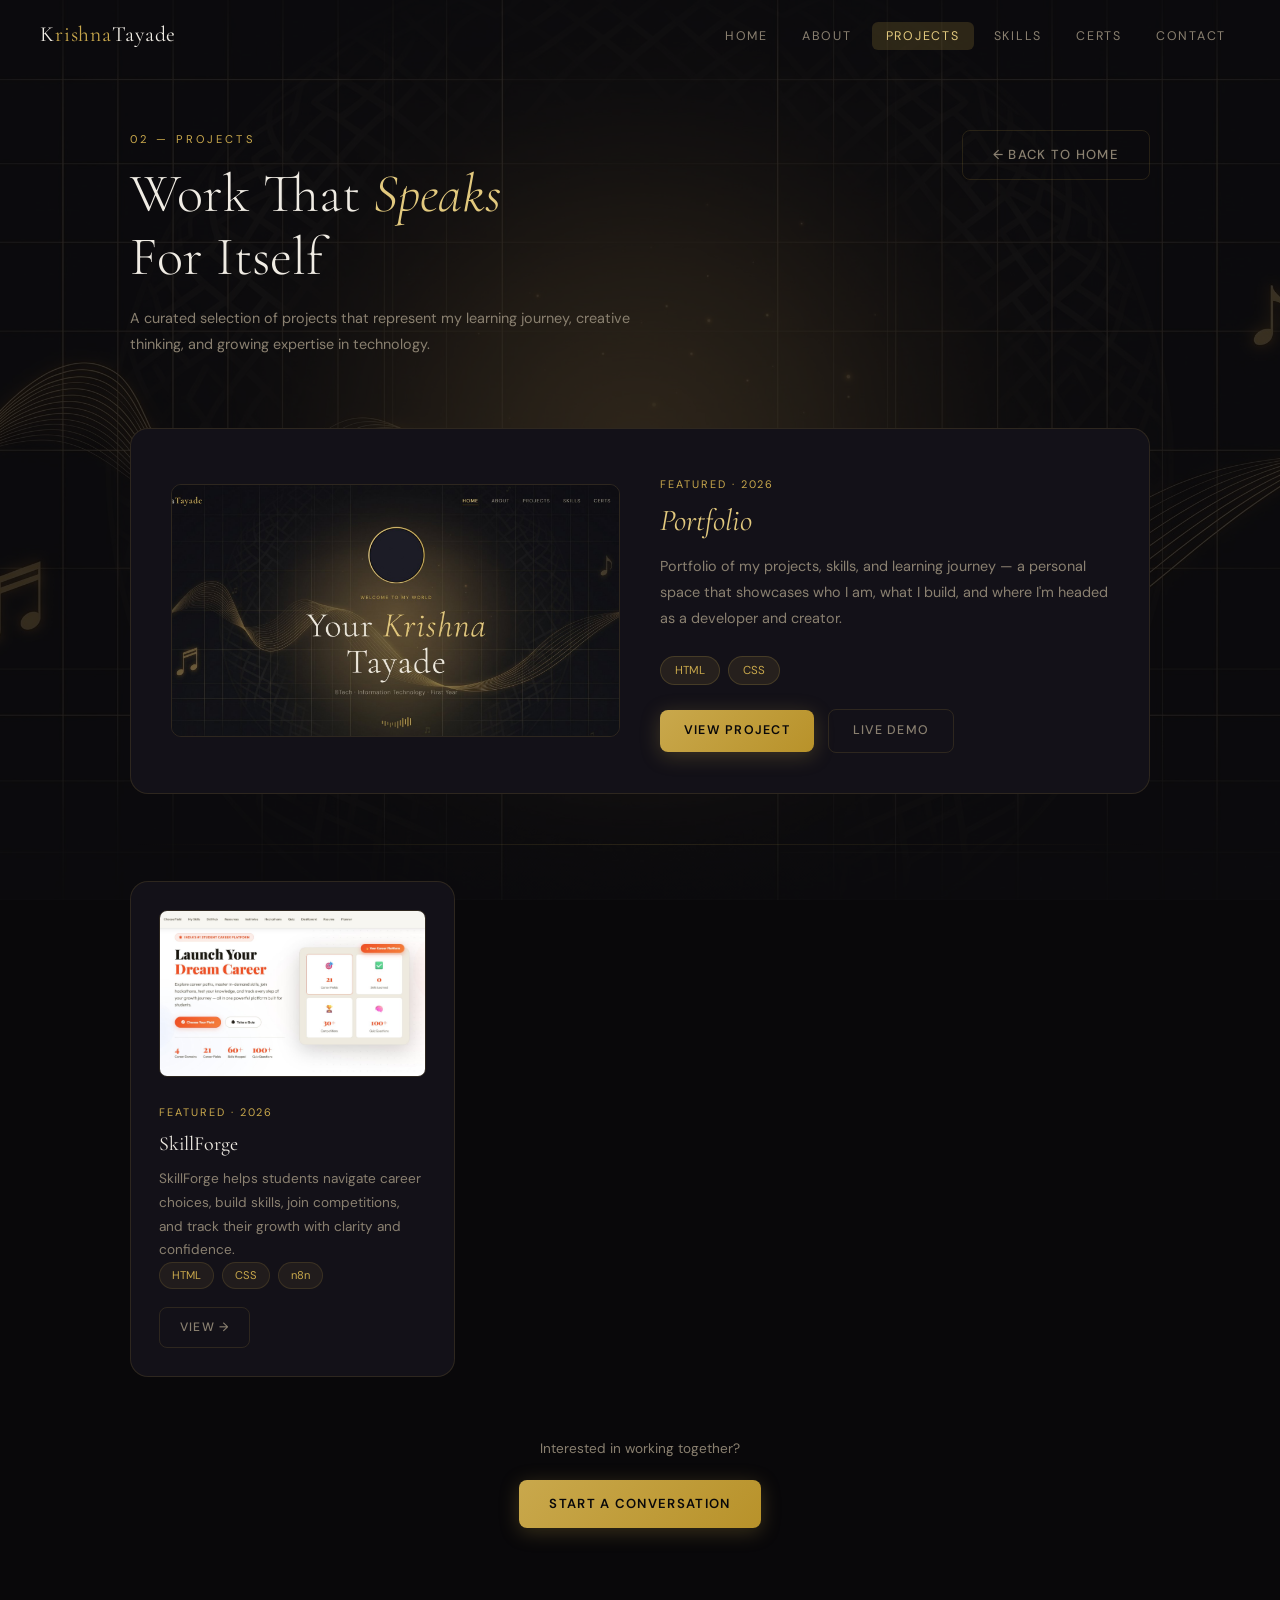
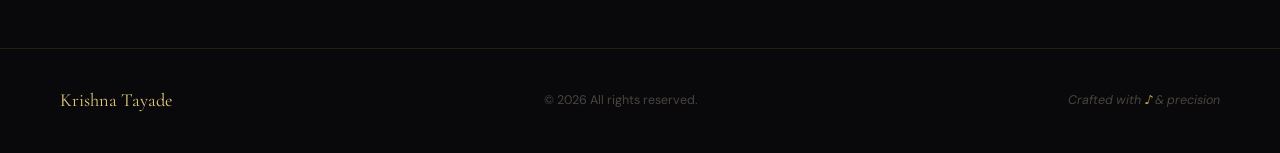
==== projects.html @ 2be04bc3 "Add files via upload" ====
<!DOCTYPE html>
<html lang="en">
<head>
  <meta charset="UTF-8" />
  <meta name="viewport" content="width=device-width, initial-scale=1.0" />
  <title>Projects — Krishna Tayade</title>
  <link rel="stylesheet" href="styles.css" />
</head>
<body>
  <nav class="navbar scrolled" id="navbar">
    <a class="nav-logo" href="index.html">K<span>rishna</span>Tayade</a>
    <ul class="nav-links">
      <li><a href="index.html">Home</a></li>
      <li><a href="about.html">About</a></li>
      <li><a href="projects.html" class="active">Projects</a></li>
      <li><a href="skills.html">Skills</a></li>
      <li><a href="certifications.html">Certs</a></li>
      <li><a href="contact.html">Contact</a></li>
    </ul>
  </nav>

  <div class="page-wrapper">

    <header class="page-header">
      <div class="page-header-left">
        <p class="section-eyebrow">02 — Projects</p>
        <h1 class="section-title">Work That <em>Speaks</em><br>For Itself</h1>
        <p class="section-subtitle">A curated selection of projects that represent my learning journey, creative thinking, and growing expertise in technology.</p>
      </div>
      <a href="index.html" class="btn btn-outline">← Back to Home</a>
    </header>

    <section class="section">

      <!-- Featured project 1 — Portfolio -->
      <div style="background:var(--bg-card); border:1px solid var(--border); border-radius:var(--radius-lg); padding:40px; margin-bottom:50px; display:grid; grid-template-columns:1fr 1fr; gap:40px; align-items:center; transition:all var(--transition);"
           onmouseover="this.style.borderColor='rgba(201,168,76,0.55)';this.style.boxShadow='0 20px 60px rgba(0,0,0,0.5)'"
           onmouseout="this.style.borderColor='rgba(201,168,76,0.15)';this.style.boxShadow='none'">
        <div style="aspect-ratio:16/9; border-radius:var(--radius); overflow:hidden; border:1px solid var(--border);"><img src="[data-uri]" alt="Portfolio Project" style="width:100%; height:100%; object-fit:cover;" /></div>
        <div>
          <span class="card-tag">Featured · 2026</span>
          <h2 style="font-family:var(--font-serif); font-size:1.9rem; font-weight:400; color:var(--text); margin-bottom:14px; line-height:1.2;"><em style="color:var(--gold-light);">Portfolio</em></h2>
          <p style="font-size:0.9rem; color:var(--text-muted); line-height:1.8; margin-bottom:24px;">Portfolio of my projects, skills, and learning journey — a personal space that showcases who I am, what I build, and where I'm headed as a developer and creator.</p>
          <div style="display:flex; gap:8px; flex-wrap:wrap; margin-bottom:24px;">
            <span style="background:rgba(201,168,76,0.1); border:1px solid rgba(201,168,76,0.2); border-radius:50px; padding:4px 14px; font-size:0.72rem; color:var(--gold);">HTML</span>
            <span style="background:rgba(201,168,76,0.1); border:1px solid rgba(201,168,76,0.2); border-radius:50px; padding:4px 14px; font-size:0.72rem; color:var(--gold);">CSS</span>
          </div>
          <div class="btn-group">
            <a href="#" class="btn btn-gold"    style="font-size:0.78rem; padding:10px 24px;">View Project</a>
            <a href="#" class="btn btn-outline" style="font-size:0.78rem; padding:10px 24px;">Live Demo</a>
          </div>
        </div>
      </div>

      <div class="divider"></div>

      <!-- Project cards grid -->
      <div class="cards-grid" style="margin-top:36px;">

        <!-- SkillForge -->
        <div class="card">
          <div style="aspect-ratio:16/10; border-radius:8px; overflow:hidden; border:1px solid var(--border); margin-bottom:20px;"><img src="[data-uri]" alt="SkillForge Project" style="width:100%; height:100%; object-fit:cover;" /></div>
          <span class="card-tag">Featured · 2026</span>
          <h3 class="card-title">SkillForge</h3>
          <p class="card-body">SkillForge helps students navigate career choices, build skills, join competitions, and track their growth with clarity and confidence.</p>
          <div style="display:flex; gap:8px; flex-wrap:wrap; margin-bottom:18px;">
            <span style="background:rgba(201,168,76,0.08); border:1px solid rgba(201,168,76,0.15); border-radius:50px; padding:3px 12px; font-size:0.7rem; color:var(--gold);">HTML</span>
            <span style="background:rgba(201,168,76,0.08); border:1px solid rgba(201,168,76,0.15); border-radius:50px; padding:3px 12px; font-size:0.7rem; color:var(--gold);">CSS</span>
            <span style="background:rgba(201,168,76,0.08); border:1px solid rgba(201,168,76,0.15); border-radius:50px; padding:3px 12px; font-size:0.7rem; color:var(--gold);">n8n</span>
          </div>
          <a href="#" class="btn btn-outline" style="font-size:0.76rem; padding:9px 20px;">View →</a>
        </div>

      </div>

      <div style="text-align:center; margin-top:60px;">
        <p style="font-size:0.85rem; color:var(--text-muted); margin-bottom:20px;">Interested in working together?</p>
        <a href="contact.html" class="btn btn-gold">Start a Conversation</a>
      </div>

    </section>
  </div>

  <footer class="footer">
    <div class="footer-logo">Krishna Tayade</div>
    <div class="footer-copy">© 2026 All rights reserved.</div>
    <div class="footer-note">Crafted with <span>♪</span> &amp; precision</div>
  </footer>

  <script>
    const nav = document.getElementById('navbar');
    window.addEventListener('scroll', () => { nav.classList.toggle('scrolled', window.scrollY > 40); });
  </script>
</body>
</html>
---- styles.css ----
/* ============================================================
   Krishna Tayade — Portfolio · styles.css
   Gold & Obsidian · Luxury Dark Theme
   ============================================================ */

/* ── Google Fonts ── */
@import url('https://fonts.googleapis.com/css2?family=Cormorant+Garamond:ital,wght@0,300;0,400;0,600;1,300;1,400&family=DM+Sans:ital,opsz,wght@0,9..40,300;0,9..40,400;0,9..40,500;1,9..40,300&display=swap');

/* ── Design Tokens ── */
:root {
  --font-serif: 'Cormorant Garamond', Georgia, serif;
  --font-sans:  'DM Sans', system-ui, sans-serif;

  --gold:        #c9a84c;
  --gold-light:  #e2c97e;
  --gold-dim:    rgba(201,168,76,0.18);
  --gold-glow:   rgba(201,168,76,0.08);

  --bg:          #09080a;
  --bg-section:  #0e0c0f;
  --bg-card:     #131118;
  --bg-hover:    #181520;

  --text:        #f0ece4;
  --text-muted:  #8a8070;
  --text-faint:  #4a4540;

  --border:      rgba(201,168,76,0.15);
  --border-hover:rgba(201,168,76,0.45);

  --radius:    10px;
  --radius-lg: 18px;
  --transition: 0.28s cubic-bezier(0.4,0,0.2,1);

  --navbar-h: 70px;
}

/* ── Reset ── */
*, *::before, *::after { box-sizing: border-box; margin: 0; padding: 0; }
html { scroll-behavior: smooth; }

/* ── Global Background Image (applied to every page) ── */
body {
  font-family: var(--font-sans);
  color: var(--text);
  min-height: 100vh;
  -webkit-font-smoothing: antialiased;
  line-height: 1.7;
  overflow-x: hidden;
  /* Background image sits behind everything */
  background-color: var(--bg);
  background-image: url('bg.jpg');
  background-size: cover;
  background-position: center center;
  background-attachment: fixed;
  background-repeat: no-repeat;
}

/* Dark overlay so text stays readable on every page */
body::before {
  content: '';
  position: fixed;
  inset: 0;
  background: rgba(9, 8, 10, 0.80);
  z-index: 0;
  pointer-events: none;
}

/* Everything must sit above the overlay */
body > * {
  position: relative;
  z-index: 1;
}

a { color: inherit; text-decoration: none; }
img { max-width: 100%; display: block; }
ul { list-style: none; }

/* ── Scrollbar ── */
::-webkit-scrollbar { width: 6px; }
::-webkit-scrollbar-track { background: var(--bg); }
::-webkit-scrollbar-thumb { background: var(--gold-dim); border-radius: 99px; }

/* ============================================================
   NAVBAR
   ============================================================ */
.navbar {
  position: fixed;
  top: 0; left: 0; right: 0;
  height: var(--navbar-h);
  display: flex;
  align-items: center;
  justify-content: space-between;
  padding: 0 40px;
  z-index: 100;
  transition: background var(--transition), border-color var(--transition), backdrop-filter var(--transition);
  border-bottom: 1px solid transparent;
}
.navbar.scrolled {
  background: rgba(9,8,10,0.92);
  backdrop-filter: blur(20px);
  border-bottom-color: var(--border);
}
.nav-logo {
  font-family: var(--font-serif);
  font-size: 1.35rem;
  font-weight: 400;
  color: var(--text);
  letter-spacing: 0.04em;
  transition: color var(--transition);
}
.nav-logo:hover { color: var(--gold-light); }
.nav-logo span { color: var(--gold); }
.nav-links {
  display: flex;
  gap: 6px;
  align-items: center;
}
.nav-links a {
  font-size: 0.78rem;
  font-weight: 400;
  letter-spacing: 0.14em;
  text-transform: uppercase;
  color: var(--text-muted);
  padding: 6px 14px;
  border-radius: 6px;
  transition: all var(--transition);
}
.nav-links a:hover,
.nav-links a.active {
  color: var(--gold-light);
  background: var(--gold-dim);
}

/* ============================================================
   HERO
   ============================================================ */
.hero {
  min-height: 100vh;
  display: flex;
  flex-direction: column;
  align-items: center;
  justify-content: center;
  padding: calc(var(--navbar-h) + 60px) 20px 60px;
  position: relative;
  overflow: hidden;
}

.hero-overlay {
  position: absolute;
  inset: 0;
  background: linear-gradient(180deg, rgba(9,8,10,0.3) 0%, rgba(9,8,10,0) 50%, rgba(9,8,10,0.6) 100%);
  pointer-events: none;
  z-index: 1;
}

/* ── Floating music notes ── */
.music-notes {
  position: absolute;
  inset: 0;
  pointer-events: none;
  z-index: 2;
  overflow: hidden;
}
.note {
  position: absolute;
  font-size: 1.4rem;
  color: var(--gold);
  opacity: 0;
  animation: floatNote 8s ease-in infinite;
}
.note:nth-child(1)  { left:  8%; animation-delay: 0s;    font-size:1.1rem; }
.note:nth-child(2)  { left: 18%; animation-delay: 1.4s;  font-size:1.6rem; }
.note:nth-child(3)  { left: 32%; animation-delay: 2.8s;  font-size:1.0rem; }
.note:nth-child(4)  { left: 45%; animation-delay: 0.7s;  font-size:1.8rem; }
.note:nth-child(5)  { left: 58%; animation-delay: 3.5s;  font-size:1.2rem; }
.note:nth-child(6)  { left: 70%; animation-delay: 1.9s;  font-size:1.5rem; }
.note:nth-child(7)  { left: 82%; animation-delay: 4.2s;  font-size:0.9rem; }
.note:nth-child(8)  { left: 92%; animation-delay: 2.1s;  font-size:1.3rem; }
@keyframes floatNote {
  0%   { transform: translateY(110vh) rotate(-15deg); opacity: 0; }
  10%  { opacity: 0.35; }
  90%  { opacity: 0.18; }
  100% { transform: translateY(-10vh)  rotate(15deg);  opacity: 0; }
}

/* ── Hero content ── */
.hero-content {
  position: relative;
  z-index: 3;
  display: flex;
  flex-direction: column;
  align-items: center;
  text-align: center;
  max-width: 760px;
  width: 100%;
  animation: fadeUp 0.9s ease both;
}
@keyframes fadeUp {
  from { opacity: 0; transform: translateY(30px); }
  to   { opacity: 1; transform: translateY(0); }
}

.profile-img-wrap { margin-bottom: 32px; }
.profile-img {
  width: 110px;
  height: 110px;
  border-radius: 50%;
  border: 2px solid var(--gold);
  background: var(--bg-card);
  display: flex;
  align-items: center;
  justify-content: center;
  font-size: 2.6rem;
  box-shadow: 0 0 0 8px var(--gold-glow), 0 0 40px rgba(201,168,76,0.15);
  margin: 0 auto;
}

.hero-eyebrow {
  font-size: 0.72rem;
  letter-spacing: 0.28em;
  text-transform: uppercase;
  color: var(--gold);
  margin-bottom: 18px;
}
.hero-name {
  font-family: var(--font-serif);
  font-size: clamp(2.8rem, 7vw, 5.2rem);
  font-weight: 300;
  line-height: 1.1;
  color: var(--text);
  margin-bottom: 18px;
}
.hero-name em { font-style: italic; color: var(--gold-light); }
.hero-tagline {
  font-size: 0.84rem;
  letter-spacing: 0.18em;
  text-transform: uppercase;
  color: var(--text-muted);
  margin-bottom: 36px;
}

/* ── Soundwave ── */
.soundwave {
  display: flex;
  align-items: center;
  gap: 5px;
  height: 40px;
  margin-bottom: 36px;
}
.soundwave-bar {
  width: 3px;
  background: var(--gold);
  border-radius: 99px;
  opacity: 0.7;
  animation: wave 1.4s ease-in-out infinite;
}
.soundwave-bar:nth-child(1)  { animation-delay: 0s;    height: 14px; }
.soundwave-bar:nth-child(2)  { animation-delay: 0.1s;  height: 24px; }
.soundwave-bar:nth-child(3)  { animation-delay: 0.2s;  height: 32px; }
.soundwave-bar:nth-child(4)  { animation-delay: 0.3s;  height: 20px; }
.soundwave-bar:nth-child(5)  { animation-delay: 0.4s;  height: 38px; }
.soundwave-bar:nth-child(6)  { animation-delay: 0.5s;  height: 28px; }
.soundwave-bar:nth-child(7)  { animation-delay: 0.6s;  height: 16px; }
.soundwave-bar:nth-child(8)  { animation-delay: 0.7s;  height: 36px; }
.soundwave-bar:nth-child(9)  { animation-delay: 0.8s;  height: 22px; }
.soundwave-bar:nth-child(10) { animation-delay: 0.9s;  height: 30px; }
.soundwave-bar:nth-child(11) { animation-delay: 1.0s;  height: 18px; }
.soundwave-bar:nth-child(12) { animation-delay: 1.1s;  height: 26px; }
@keyframes wave {
  0%, 100% { transform: scaleY(0.5); opacity: 0.4; }
  50%       { transform: scaleY(1.4); opacity: 1; }
}

/* ── Navigation hub cards ── */
.nav-cards {
  position: relative;
  z-index: 3;
  display: grid;
  grid-template-columns: repeat(3, 1fr);
  gap: 16px;
  width: 100%;
  max-width: 900px;
  padding: 0 20px;
  animation: fadeUp 0.9s 0.3s ease both;
}
.nav-card {
  background: var(--bg-card);
  border: 1px solid var(--border);
  border-radius: var(--radius-lg);
  padding: 26px 22px;
  display: flex;
  flex-direction: column;
  gap: 6px;
  transition: all var(--transition);
}
.nav-card:hover {
  border-color: var(--border-hover);
  background: var(--bg-hover);
  transform: translateY(-4px);
  box-shadow: 0 16px 40px rgba(0,0,0,0.5), 0 0 0 1px var(--border-hover);
}
.nav-card-icon { font-size: 1.5rem; }
.nav-card-title {
  font-family: var(--font-serif);
  font-size: 1.1rem;
  font-weight: 400;
  color: var(--text);
}
.nav-card-sub { font-size: 0.74rem; color: var(--text-muted); letter-spacing: 0.06em; }

/* ============================================================
   BUTTONS
   ============================================================ */
.btn {
  display: inline-flex;
  align-items: center;
  gap: 8px;
  padding: 13px 30px;
  border-radius: 8px;
  font-size: 0.82rem;
  font-weight: 500;
  letter-spacing: 0.1em;
  text-transform: uppercase;
  cursor: pointer;
  transition: all var(--transition);
  border: none;
  font-family: var(--font-sans);
}
.btn-gold {
  background: linear-gradient(135deg, var(--gold), #b8922a);
  color: #09080a;
  font-weight: 600;
  box-shadow: 0 4px 20px rgba(201,168,76,0.25);
}
.btn-gold:hover {
  background: linear-gradient(135deg, var(--gold-light), var(--gold));
  box-shadow: 0 6px 30px rgba(201,168,76,0.4);
  transform: translateY(-2px);
}
.btn-outline {
  background: transparent;
  color: var(--text-muted);
  border: 1px solid var(--border);
}
.btn-outline:hover {
  border-color: var(--border-hover);
  color: var(--gold-light);
  transform: translateY(-2px);
}
.btn-group {
  display: flex;
  gap: 14px;
  flex-wrap: wrap;
  align-items: center;
}

/* ============================================================
   DIVIDER
   ============================================================ */
.divider {
  height: 1px;
  background: linear-gradient(90deg, transparent, var(--border), transparent);
}

/* ============================================================
   FOOTER
   ============================================================ */
.footer {
  padding: 36px 60px;
  border-top: 1px solid var(--border);
  display: flex;
  align-items: center;
  justify-content: space-between;
  gap: 20px;
  flex-wrap: wrap;
}
.footer-logo { font-family: var(--font-serif); font-size: 1.15rem; color: var(--gold-light); }
.footer-copy { font-size: 0.78rem; color: var(--text-faint); }
.footer-note { font-size: 0.78rem; color: var(--text-faint); font-style: italic; }
.footer-note span { color: var(--gold); }

/* ============================================================
   PAGE WRAPPER & INNER PAGES
   ============================================================ */
.page-wrapper {
  max-width: 1100px;
  margin: 0 auto;
  padding: calc(var(--navbar-h) + 60px) 40px 80px;
}

.page-header {
  display: flex;
  align-items: flex-start;
  justify-content: space-between;
  gap: 30px;
  margin-bottom: 70px;
  flex-wrap: wrap;
}
.page-header-left { flex: 1; min-width: 260px; }

.section-eyebrow {
  font-size: 0.7rem;
  letter-spacing: 0.28em;
  text-transform: uppercase;
  color: var(--gold);
  margin-bottom: 14px;
}
.section-title {
  font-family: var(--font-serif);
  font-size: clamp(2rem, 5vw, 3.4rem);
  font-weight: 300;
  color: var(--text);
  line-height: 1.15;
  margin-bottom: 18px;
}
.section-title em { font-style: italic; color: var(--gold-light); }
.section-subtitle {
  font-size: 0.9rem;
  color: var(--text-muted);
  line-height: 1.8;
  max-width: 520px;
}

.section { padding-bottom: 40px; }
.mt-32 { margin-top: 32px; }

/* ============================================================
   CARDS
   ============================================================ */
.card {
  background: var(--bg-card);
  border: 1px solid var(--border);
  border-radius: var(--radius-lg);
  padding: 28px;
  transition: all var(--transition);
}
.card:hover {
  border-color: var(--border-hover);
  transform: translateY(-4px);
  box-shadow: 0 16px 50px rgba(0,0,0,0.5);
}
.card-icon { font-size: 2rem; display: block; margin-bottom: 14px; }
.card-tag {
  display: inline-block;
  font-size: 0.68rem;
  letter-spacing: 0.18em;
  text-transform: uppercase;
  color: var(--gold);
  margin-bottom: 10px;
}
.card-title {
  font-family: var(--font-serif);
  font-size: 1.25rem;
  font-weight: 400;
  color: var(--text);
  margin-bottom: 10px;
  line-height: 1.3;
}
.card-body { font-size: 0.85rem; color: var(--text-muted); line-height: 1.75; }
.cards-grid {
  display: grid;
  grid-template-columns: repeat(auto-fill, minmax(280px, 1fr));
  gap: 22px;
  margin-top: 36px;
}

/* ============================================================
   ABOUT PAGE
   ============================================================ */
.about-grid {
  display: grid;
  grid-template-columns: 1fr 1.5fr;
  gap: 60px;
  align-items: start;
}
.about-img {
  aspect-ratio: 1;
  max-width: 340px;
  background: var(--bg-card);
  border: 1px solid var(--border);
  border-radius: var(--radius-lg);
  display: flex;
  align-items: center;
  justify-content: center;
  font-size: 5rem;
  position: relative;
  overflow: hidden;
}
.about-img::before {
  content: '';
  position: absolute;
  inset: 0;
  background: radial-gradient(ellipse at 50% 0%, rgba(201,168,76,0.1), transparent 70%);
}
.about-img-frame {
  position: absolute;
  inset: 10px;
  border: 1px solid var(--border);
  border-radius: var(--radius);
  pointer-events: none;
}
.about-text-block { padding: 22px 0; border-bottom: 1px solid var(--border); }
.about-text-block:last-of-type { border-bottom: none; }
.about-text-block h3 {
  font-family: var(--font-serif);
  font-size: 1.25rem;
  font-weight: 400;
  color: var(--gold-light);
  margin-bottom: 10px;
}
.about-text-block p { font-size: 0.9rem; color: var(--text-muted); line-height: 1.85; }

/* ============================================================
   SKILLS PAGE
   ============================================================ */
.skills-grid {
  display: grid;
  grid-template-columns: repeat(auto-fill, minmax(220px, 1fr));
  gap: 18px;
}
.skill-card {
  background: var(--bg-card);
  border: 1px solid var(--border);
  border-radius: var(--radius);
  padding: 22px;
  transition: all var(--transition);
}
.skill-card:hover { border-color: var(--border-hover); transform: translateY(-2px); }
.skill-icon { font-size: 1.6rem; display: block; margin-bottom: 12px; }
.skill-name { font-size: 0.9rem; font-weight: 500; color: var(--text); margin-bottom: 4px; }
.skill-level {
  font-size: 0.72rem;
  letter-spacing: 0.1em;
  text-transform: uppercase;
  color: var(--gold);
  margin-bottom: 14px;
}
.progress-track {
  height: 4px;
  background: rgba(255,255,255,0.06);
  border-radius: 99px;
  overflow: hidden;
}
.progress-fill {
  height: 100%;
  background: linear-gradient(90deg, var(--gold), var(--gold-light));
  border-radius: 99px;
  transition: width 0.8s ease;
}

/* ============================================================
   CERTIFICATIONS PAGE
   ============================================================ */
.cert-list { display: flex; flex-direction: column; gap: 14px; }
.cert-card {
  background: var(--bg-card);
  border: 1px solid var(--border);
  border-radius: var(--radius);
  padding: 20px 24px;
  display: flex;
  align-items: center;
  gap: 18px;
  transition: all var(--transition);
}
.cert-card:hover { border-color: var(--border-hover); transform: translateX(4px); }
.cert-badge { font-size: 1.6rem; flex-shrink: 0; }
.cert-info { flex: 1; }
.cert-title { font-size: 0.95rem; font-weight: 500; color: var(--text); margin-bottom: 4px; }
.cert-meta { font-size: 0.78rem; color: var(--text-muted); letter-spacing: 0.04em; }
.cert-year { font-family: var(--font-serif); font-size: 1.1rem; color: var(--gold); flex-shrink: 0; }

/* ============================================================
   CONTACT PAGE
   ============================================================ */
.contact-grid {
  display: grid;
  grid-template-columns: 1fr 1.4fr;
  gap: 50px;
  align-items: start;
}
.contact-info h3 {
  font-family: var(--font-serif);
  font-size: 1.8rem;
  font-weight: 300;
  color: var(--text);
  line-height: 1.2;
  margin-bottom: 16px;
}
.contact-info > p { font-size: 0.88rem; color: var(--text-muted); line-height: 1.8; margin-bottom: 32px; }
.contact-detail {
  display: flex;
  align-items: center;
  gap: 14px;
  padding: 12px 0;
  border-bottom: 1px solid var(--border);
  font-size: 0.88rem;
  color: var(--text-muted);
}
.contact-detail-icon {
  width: 36px; height: 36px;
  background: var(--bg-card);
  border: 1px solid var(--border);
  border-radius: 8px;
  display: flex; align-items: center; justify-content: center;
  font-size: 1rem; flex-shrink: 0;
}
.contact-form .form-group { margin-bottom: 20px; }
.contact-form label {
  display: block;
  font-size: 0.74rem;
  letter-spacing: 0.12em;
  text-transform: uppercase;
  color: var(--text-muted);
  margin-bottom: 8px;
}
.contact-form input,
.contact-form textarea {
  width: 100%;
  background: var(--bg-section);
  border: 1px solid var(--border);
  border-radius: 8px;
  padding: 12px 16px;
  font-family: var(--font-sans);
  font-size: 0.88rem;
  color: var(--text);
  outline: none;
  transition: border-color var(--transition);
  resize: vertical;
}
.contact-form input:focus,
.contact-form textarea:focus { border-color: var(--border-hover); }
.contact-form textarea { min-height: 130px; }
.contact-form input::placeholder,
.contact-form textarea::placeholder { color: var(--text-faint); }

/* ============================================================
   RESUME PAGE
   ============================================================ */
.resume-download-block {
  background: var(--bg-card);
  border: 1px solid var(--border);
  border-radius: var(--radius-lg);
  padding: 50px;
  text-align: center;
  margin-bottom: 70px;
}
.resume-download-block h2 {
  font-family: var(--font-serif);
  font-size: 1.8rem;
  font-weight: 300;
  color: var(--text);
  margin-bottom: 10px;
}
.resume-download-block p { font-size: 0.88rem; color: var(--text-muted); margin-bottom: 28px; }

.resume-timeline { display: flex; flex-direction: column; gap: 0; }
.timeline-item {
  display: grid;
  grid-template-columns: 120px 40px 1fr;
  gap: 0 20px;
  min-height: 100px;
}
.timeline-date {
  font-size: 0.74rem;
  letter-spacing: 0.1em;
  color: var(--gold);
  text-transform: uppercase;
  padding-top: 4px;
  text-align: right;
}
.timeline-line-wrap { display: flex; flex-direction: column; align-items: center; }
.timeline-dot {
  width: 12px; height: 12px;
  border-radius: 50%;
  background: var(--gold);
  border: 2px solid var(--bg);
  box-shadow: 0 0 0 3px var(--gold-dim);
  flex-shrink: 0;
  margin-top: 4px;
}
.timeline-connector {
  flex: 1; width: 1px;
  background: linear-gradient(180deg, var(--gold-dim), transparent);
  margin-top: 8px;
}
.timeline-content { padding-bottom: 44px; }
.timeline-content h3 {
  font-family: var(--font-serif);
  font-size: 1.2rem;
  font-weight: 400;
  color: var(--text);
  margin-bottom: 4px;
}
.timeline-content span {
  font-size: 0.78rem;
  letter-spacing: 0.08em;
  color: var(--gold);
  display: block;
  margin-bottom: 10px;
}
.timeline-content p { font-size: 0.86rem; color: var(--text-muted); line-height: 1.75; }

/* ============================================================
   RESPONSIVE
   ============================================================ */
@media (max-width: 860px) {
  .navbar { padding: 0 20px; }
  .nav-cards { grid-template-columns: repeat(2, 1fr); }
  .about-grid { grid-template-columns: 1fr; }
  .contact-grid { grid-template-columns: 1fr; }
  .page-wrapper { padding: calc(var(--navbar-h) + 40px) 20px 60px; }
  .page-header { flex-direction: column; }
  .footer { padding: 28px 20px; flex-direction: column; text-align: center; }
  .timeline-item { grid-template-columns: 80px 30px 1fr; }
}
@media (max-width: 560px) {
  .nav-cards { grid-template-columns: 1fr 1fr; gap: 12px; }
  .nav-links { display: none; }
  .cards-grid { grid-template-columns: 1fr; }
  .skills-grid { grid-template-columns: 1fr 1fr; }
  .timeline-item { grid-template-columns: 60px 24px 1fr; gap: 0 10px; }
  .timeline-date { font-size: 0.65rem; }
}
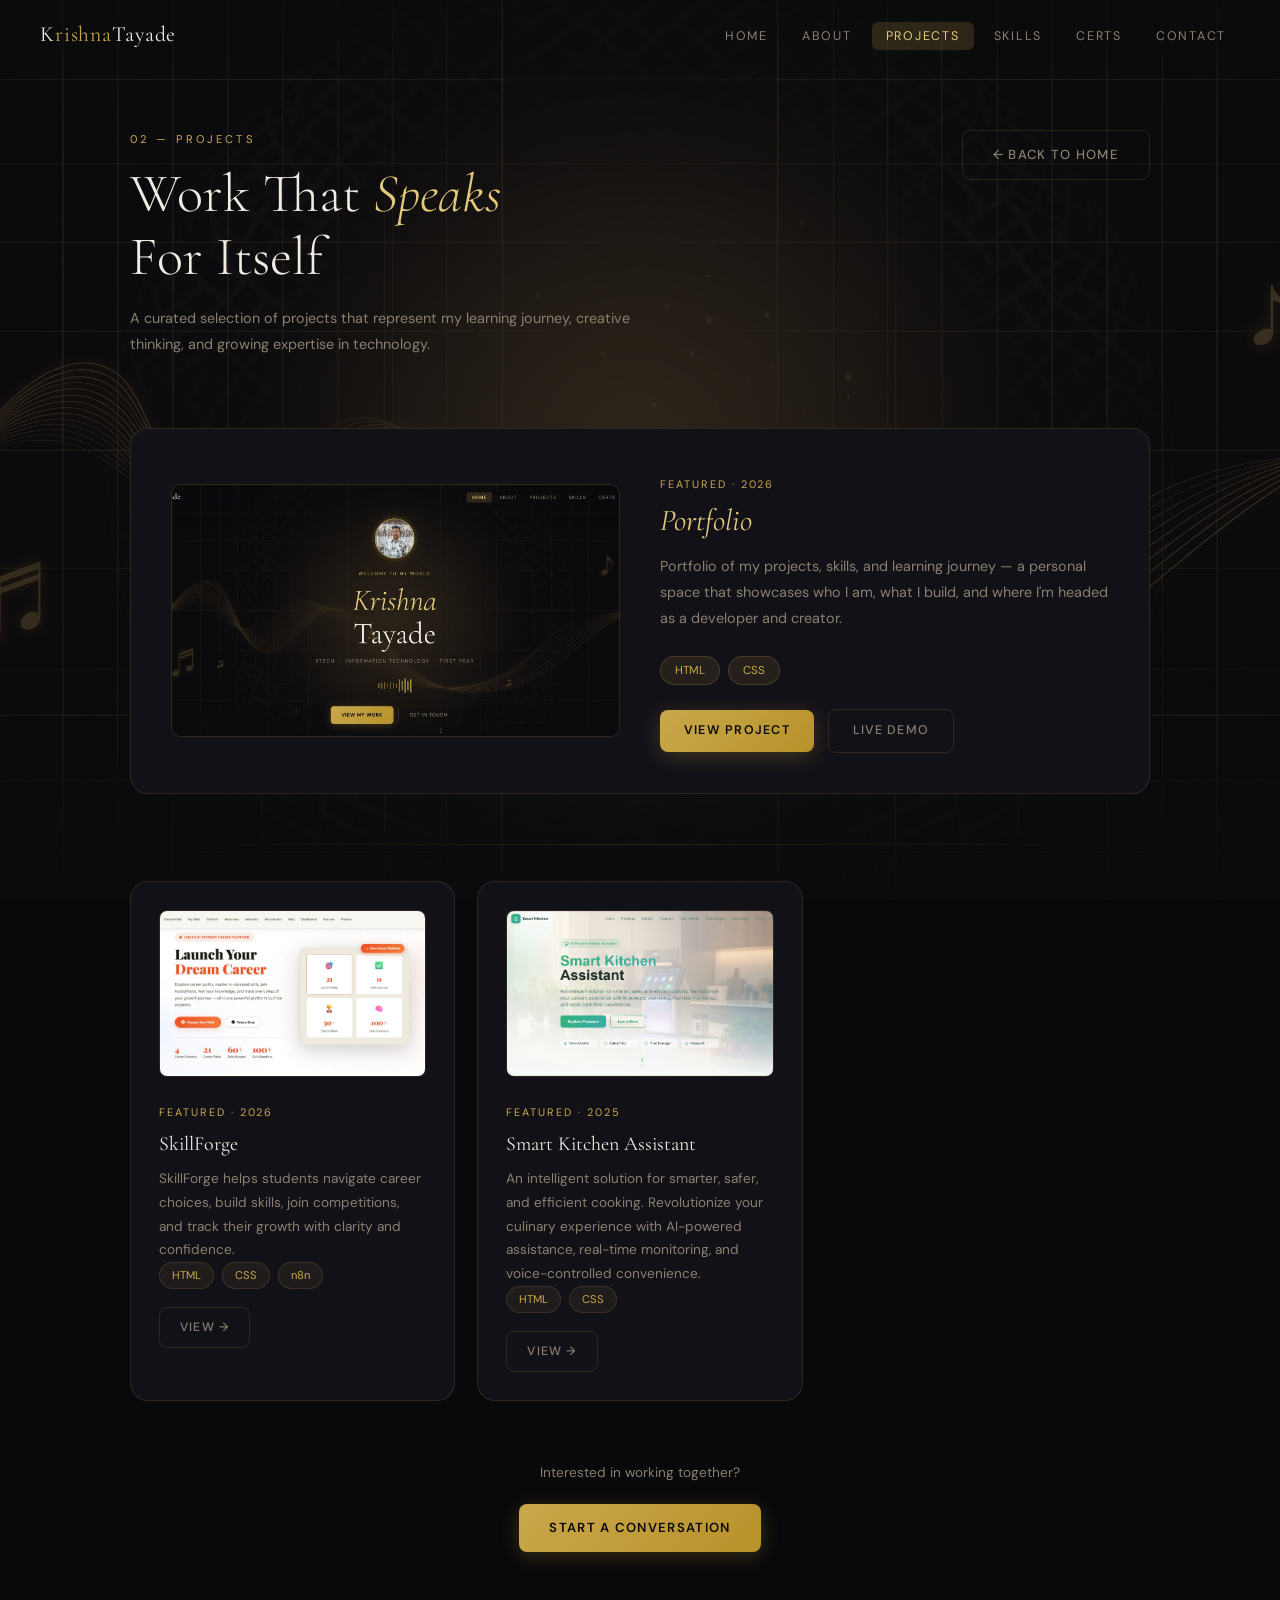
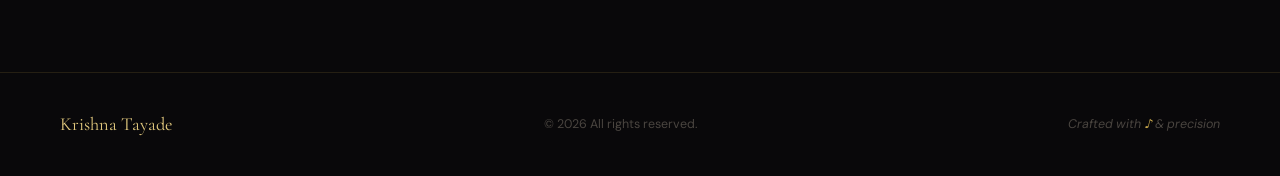
==== commit df494210: "Add files via upload" ====
--- a/projects.html
+++ b/projects.html
@@ -36,7 +36,7 @@
       <div style="background:var(--bg-card); border:1px solid var(--border); border-radius:var(--radius-lg); padding:40px; margin-bottom:50px; display:grid; grid-template-columns:1fr 1fr; gap:40px; align-items:center; transition:all var(--transition);"
            onmouseover="this.style.borderColor='rgba(201,168,76,0.55)';this.style.boxShadow='0 20px 60px rgba(0,0,0,0.5)'"
            onmouseout="this.style.borderColor='rgba(201,168,76,0.15)';this.style.boxShadow='none'">
-        <div style="aspect-ratio:16/9; border-radius:var(--radius); overflow:hidden; border:1px solid var(--border);"><img src="[data-uri]" alt="Portfolio Project" style="width:100%; height:100%; object-fit:cover;" /></div>
+        <div style="aspect-ratio:16/9; border-radius:var(--radius); overflow:hidden; border:1px solid var(--border);"><img src="[data-uri]